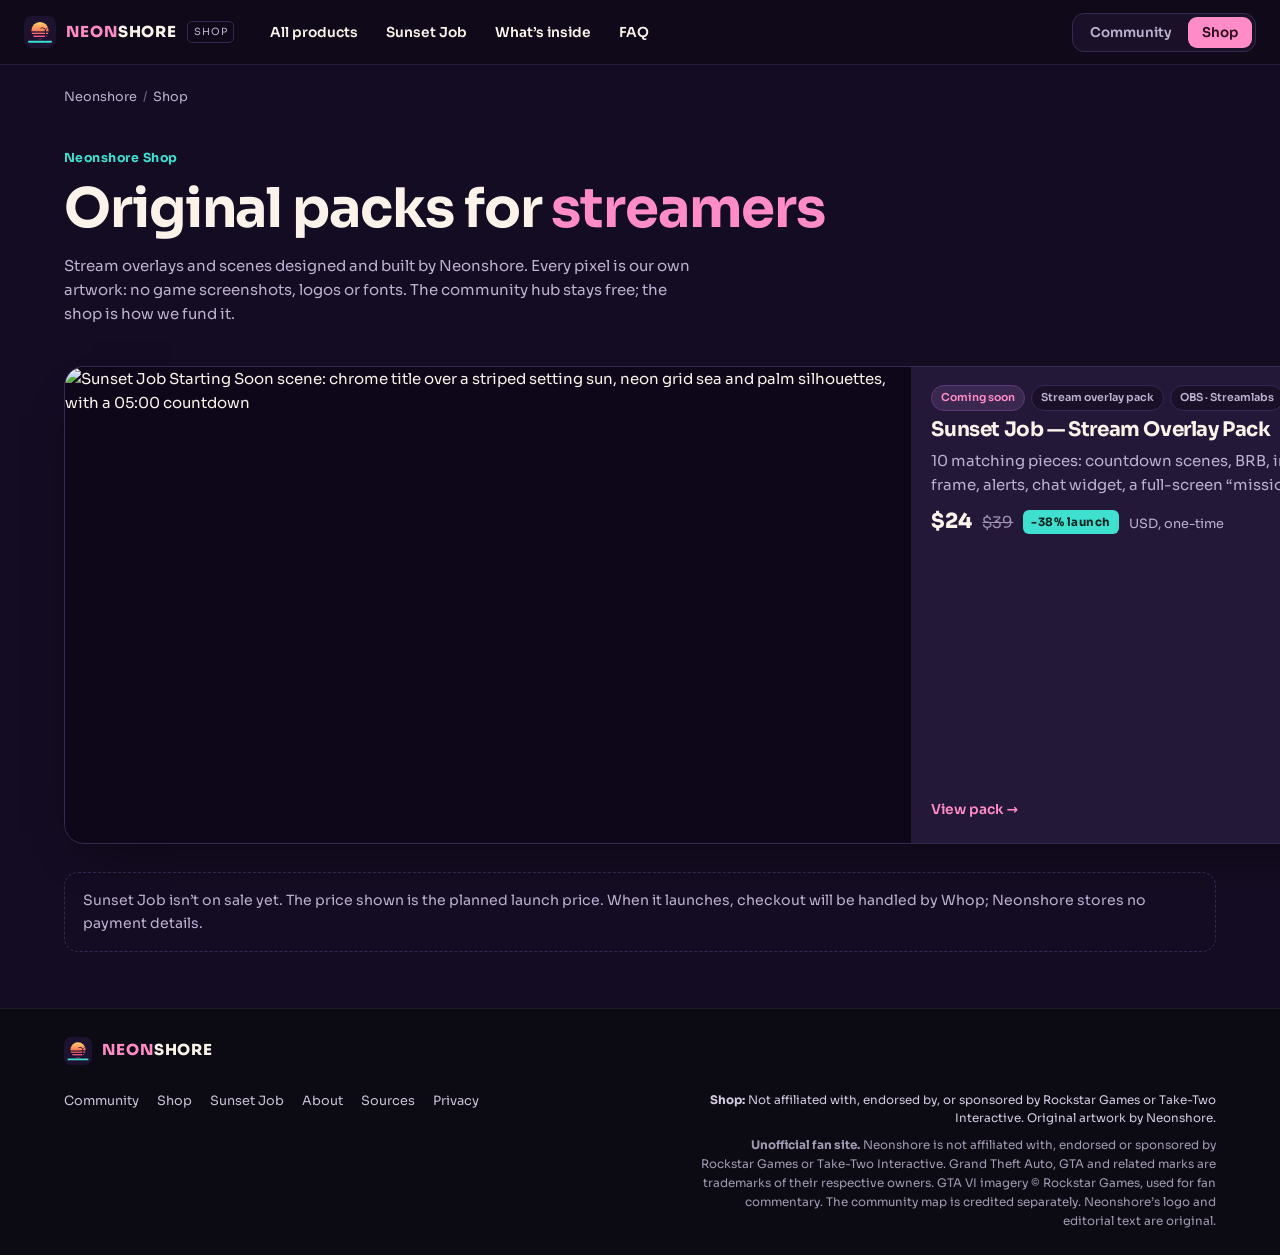
==== shop/index.html @ da2ce16f "Add Neonshore Shop section with Sunset Job (coming soon, not for sale)" ====
<!doctype html>
<html lang="en">
<head>
  <meta charset="utf-8">
  <meta name="viewport" content="width=device-width, initial-scale=1">
  <title>Shop · Neonshore</title>
  <meta name="description" content="Original stream overlay packs made by Neonshore. Static previews; the first pack, Sunset Job, is coming soon.">
  <meta name="theme-color" content="#140c22">
  <meta property="og:title" content="Shop · Neonshore">
  <meta property="og:description" content="Original stream overlay packs made by Neonshore. Static previews; the first pack, Sunset Job, is coming soon.">
  <meta property="og:type" content="website">
  <link rel="icon" href="../favicon.svg" type="image/svg+xml">
  <link rel="preconnect" href="https://fonts.googleapis.com">
  <link rel="preconnect" href="https://fonts.gstatic.com" crossorigin>
  <link href="https://fonts.googleapis.com/css2?family=Sora:wght@300;400;600;700;800&display=swap" rel="stylesheet">
  <link rel="stylesheet" href="../styles.css">
  <link rel="stylesheet" href="../shop/shop.css">
</head>
<body>
<a class="skip" href="#main">Skip to content</a>
<header class="hdr" id="top">
  <div class="hdr__in">
    <a class="brand" href="../index.html" aria-label="Neonshore home">
      <img src="../assets/logo.svg" alt="" width="32" height="32">
      <span class="brand__name">NEON<b>SHORE</b></span>
      <span class="beta">Shop</span>
    </a>
    <nav class="nav" id="nav" aria-label="Main">
      <ul class="nav__list">
        <li><a class="nav__link" href="../shop/index.html" aria-current="page">All products</a></li>
        <li><a class="nav__link" href="../shop/sunset-job/index.html">Sunset Job</a></li>
        <li><a class="nav__link" href="../shop/sunset-job/index.html#inside">What’s inside</a></li>
        <li><a class="nav__link" href="../shop/sunset-job/index.html#faq">FAQ</a></li>
      </ul>
      <ul class="nav__sections" aria-label="Site sections">
        <li><a href="../index.html">Community</a></li>
        <li><a href="../shop/index.html" aria-current="page">Shop</a></li>
      </ul>
    </nav>
    <button class="burger" aria-expanded="false" aria-controls="nav" aria-label="Open menu"><span></span><span></span><span></span></button>
  </div>
</header>

<main id="main" class="wrap">
  <nav class="crumbs" aria-label="Breadcrumb"><ol><li><a href="../index.html">Neonshore</a></li><li aria-current="page">Shop</li></ol></nav>
  <section class="shop-hero" aria-labelledby="shop-title">
    <p class="eyebrow">Neonshore Shop</p>
    <h1 id="shop-title">Original packs for <span>streamers</span></h1>
    <p class="muted">Stream overlays and scenes designed and built by Neonshore. Every pixel is our own artwork: no game screenshots, logos or fonts. The community hub stays free; the shop is how we fund it.</p>
  </section>

  <section aria-labelledby="products-title">
    <h2 id="products-title" class="sr-only">Products</h2>
    <ul class="pgrid">
      <li>
        <a class="card pcard" href="sunset-job/index.html">
          <img class="pcard__img" src="img/sunset-job-01-starting-soon-5min-640.webp" srcset="img/sunset-job-01-starting-soon-5min-640.webp 640w, img/sunset-job-01-starting-soon-5min.webp 1600w" sizes="(max-width:700px) 100vw, 400px" width="640" height="360" alt="Sunset Job Starting Soon scene: chrome title over a striped setting sun, neon grid sea and palm silhouettes, with a 05:00 countdown">
          <div class="pcard__body">
            <div class="tags"><span class="tag tag--soon">Coming soon</span><span class="tag">Stream overlay pack</span><span class="tag">OBS · Streamlabs</span></div>
            <h2>Sunset Job — Stream Overlay Pack</h2>
            <p class="muted">10 matching pieces: countdown scenes, BRB, intermission, ending, facecam frame, alerts, chat widget, a full-screen “mission complete” and a static panel set.</p>
            <p class="price"><span class="price__now">$24</span><s class="price__was"><span class="sr-only">Regular price </span>$39</s><span class="price__off">-38% launch</span><span class="price__once">USD, one-time</span></p>
            <span class="pcard__cta">View pack →</span>
          </div>
        </a>
      </li>
    </ul>
    <p class="note">Sunset Job isn’t on sale yet. The price shown is the planned launch price. When it launches, checkout will be handled by Whop; Neonshore stores no payment details.</p>
  </section>
</main>
<footer class="ftr">
  <div class="wrap ftr__top">
    <a class="brand" href="#top" aria-label="Neonshore, back to top"><img src="../assets/logo.svg" alt="" width="28" height="28"><span class="brand__name">NEON<b>SHORE</b></span></a>
  </div>
  <div class="wrap ftr__bot">
    <nav aria-label="Footer"><a href="../index.html">Community</a><a href="../shop/index.html">Shop</a><a href="../shop/sunset-job/index.html">Sunset Job</a><a href="../index.html#about">About</a><a href="../sources.html">Sources</a><a href="../index.html#privacy">Privacy</a></nav>
    <div>
      <p class="disclaimer shop-disclaimer"><b>Shop:</b> Not affiliated with, endorsed by, or sponsored by Rockstar Games or Take-Two Interactive. Original artwork by Neonshore.</p>
      <p class="disclaimer"><b>Unofficial fan site.</b> Neonshore is not affiliated with, endorsed or sponsored by Rockstar Games or Take-Two Interactive. Grand Theft Auto, GTA and related marks are trademarks of their respective owners. GTA VI imagery © Rockstar Games, used for fan commentary. The community map is credited separately. Neonshore’s logo and editorial text are original.</p>
    </div>
  </div>
</footer>
<script src="../shop/shop.js" defer></script>
</body>
</html>
---- styles.css ----
:root{
  --bg:#140c22; --bg2:#1a1130; --card:#231838; --card2:#2a1e42; --line:#352851;
  --text:#fbf3ea; --muted:#bdb1d1; --pink:#ff8cc6; --pink2:#ff4fa3; --teal:#3fe0d0; --orange:#ffad5a;
  --blue:#5aa8ff; --violet:#b48cff; --green:#9be37a;
  --r:20px; --font:Sora,system-ui,-apple-system,"Segoe UI",Roboto,sans-serif;
}
*{box-sizing:border-box}
html{scroll-behavior:smooth;scroll-padding-top:76px}
@media (prefers-reduced-motion:reduce){html{scroll-behavior:auto}*{transition:none!important;animation:none!important}}
body{margin:0;background:var(--bg);color:var(--text);font:15px/1.6 var(--font);-webkit-font-smoothing:antialiased}
img,svg{display:block;max-width:100%}
a{color:inherit}
h1,h2,h3{margin:0;line-height:1.12;letter-spacing:-.02em}
p{margin:0}
ul,ol{list-style:none;margin:0;padding:0}
.wrap{max-width:1200px;margin:0 auto;padding-left:24px;padding-right:24px}
.sr-only{position:absolute;width:1px;height:1px;overflow:hidden;clip:rect(0 0 0 0);white-space:nowrap}
.skip{position:absolute;left:-999px;top:8px;z-index:99;background:var(--pink);color:#140c22;padding:8px 14px;border-radius:10px;font-weight:700}
.skip:focus{left:8px}
:focus-visible{outline:3px solid var(--teal);outline-offset:3px;border-radius:8px}
.muted{color:var(--muted)}
.fine{font-size:.72rem;color:#9a8fb0;margin-top:12px}
.card{background:var(--card);border-radius:var(--r);position:relative;overflow:hidden;box-shadow:0 20px 50px -30px rgba(0,0,0,.8)}
.dot{display:inline-block;width:7px;height:7px;border-radius:50%;margin-right:6px;vertical-align:middle}
.dot--pink{background:var(--pink2)}.dot--teal{background:var(--teal)}.dot--blue{background:var(--blue)}.dot--orange{background:var(--orange)}.dot--violet{background:var(--violet)}.dot--green{background:var(--green)}
.badge{display:inline-flex;align-items:center;gap:4px;font-size:.72rem;font-weight:600;background:rgba(20,12,34,.85);padding:5px 10px;border-radius:999px}
.exlbl{z-index:2;position:absolute;right:10px;bottom:10px;font-size:.66rem;font-weight:600;letter-spacing:.08em;text-transform:uppercase;background:rgba(20,12,34,.72);color:#fff;padding:3px 8px;border-radius:6px}
.extag,.ex-note{display:inline-block;font-size:.64rem;font-weight:700;letter-spacing:.08em;text-transform:uppercase;background:var(--orange);color:#2a1300;padding:2px 7px;border-radius:5px}
.ex{color:var(--orange);font-weight:600}
.eyebrow{color:var(--teal);font-weight:700;font-size:.78rem;letter-spacing:.04em;margin-bottom:10px}
.eyebrow--muted{color:var(--pink)}

/* Buttons & links */
.btn{display:inline-flex;align-items:center;gap:10px;padding:14px 22px;border-radius:12px;font-weight:600;text-decoration:none;border:0;cursor:pointer;font:600 .95rem var(--font);min-height:44px}
.btn--pink{background:var(--pink);color:#2a0b1c;box-shadow:0 10px 30px -10px rgba(255,140,198,.6)}
.btn--pink:hover{background:#ffa6d4}
.btn--sm{padding:9px 16px;font-size:.82rem;min-height:38px}
.btn-text{text-decoration:none;font-weight:600;font-size:.88rem;padding:8px 10px}
.link{font-weight:600;font-size:.85rem;text-decoration:underline;text-underline-offset:5px;text-decoration-color:rgba(251,243,234,.45);white-space:nowrap}
.link:hover{color:var(--pink);text-decoration-color:var(--pink)}

/* Header */
.hdr{position:sticky;top:0;z-index:50;background:rgba(16,10,26,.92);backdrop-filter:blur(14px);border-bottom:1px solid #261b3a}
.hdr__in{max-width:1440px;margin:0 auto;padding:0 24px;height:64px;display:flex;align-items:center;gap:24px}
.brand{display:flex;align-items:center;gap:10px;text-decoration:none;flex:none}
.brand__name{font-weight:800;font-size:.95rem;letter-spacing:.06em;color:var(--pink)}
.brand__name b{color:var(--text);font-weight:800}
.beta{font-size:.62rem;text-transform:uppercase;letter-spacing:.08em;border:1px solid var(--line);color:var(--muted);padding:2px 6px;border-radius:5px}
.nav{flex:1;display:flex;align-items:center;justify-content:space-between;gap:16px}
.nav__list{display:flex;align-items:center;gap:4px}
.nav__btn,.nav__link{display:inline-flex;align-items:center;gap:8px;padding:8px 12px;border-radius:10px;font:600 .86rem var(--font);color:var(--text);background:none;border:0;cursor:pointer;text-decoration:none;white-space:nowrap}
.nav__btn:hover,.nav__link:hover{background:rgba(255,255,255,.06)}
.nav__link--pill{background:#211733}
.dots{letter-spacing:-1px;color:var(--muted);font-size:.7rem}
.soon{font-size:.66rem;background:#3b2850;color:var(--pink);padding:2px 7px;border-radius:999px}
.chev{width:7px;height:7px;border-right:2px solid currentColor;border-bottom:2px solid currentColor;transform:rotate(45deg) translateY(-2px);opacity:.7;transition:.2s}
.nav__btn[aria-expanded=true] .chev{transform:rotate(-135deg) translateY(-1px)}
.ico{width:18px;height:18px;border-radius:5px;flex:none;display:inline-block}
.ico--compass{background:radial-gradient(circle,#fff 0 2px,transparent 3px),conic-gradient(var(--teal) 0 25%,#7a6a98 0 50%,var(--teal) 0 75%,#7a6a98 0);border-radius:50%}
.ico--map{background:linear-gradient(90deg,#9be37a 0 33%,#6fc48a 0 66%,#3fe0d0 0)}
.ico--radio{background:radial-gradient(circle at 50% 60%,var(--teal) 0 3px,transparent 4px),radial-gradient(circle at 50% 60%,transparent 0 6px,var(--teal) 6px 7.5px,transparent 8px);border-radius:50%}
.ico--news{background:linear-gradient(#fbf3ea 0 0) 4px 5px/10px 2px no-repeat,linear-gradient(#fbf3ea 0 0) 4px 9px/7px 2px no-repeat,linear-gradient(#fbf3ea 0 0) 4px 13px/9px 2px no-repeat,#5a8a6a}
.ico--film{background:linear-gradient(90deg,transparent 0 6px,#2a1e42 6px 7px,transparent 7px 11px,#2a1e42 11px 12px,transparent 12px),var(--orange)}
.dd{position:relative}
.dd__menu{position:absolute;top:calc(100% + 8px);left:0;min-width:210px;background:#1d1430;border:1px solid var(--line);border-radius:14px;padding:8px;display:none;box-shadow:0 20px 40px rgba(0,0,0,.5)}
.dd__menu.open{display:block}
.dd__menu a{display:block;padding:9px 12px;border-radius:8px;text-decoration:none;font-size:.88rem}
.dd__menu a:hover{background:rgba(255,255,255,.06);color:var(--pink)}
.nav__auth{display:flex;align-items:center;gap:8px}
.burger{display:none;margin-left:auto;width:44px;height:44px;border-radius:12px;border:1px solid var(--line);background:#1d1430;padding:12px 11px;cursor:pointer}
.burger span{display:block;height:2px;background:var(--text);border-radius:2px;margin:4px 0;transition:.2s}
.burger[aria-expanded=true] span:nth-child(1){transform:translateY(6px) rotate(45deg)}
.burger[aria-expanded=true] span:nth-child(2){opacity:0}
.burger[aria-expanded=true] span:nth-child(3){transform:translateY(-6px) rotate(-45deg)}

/* Hero */
.hero{display:grid;grid-template-columns:1.02fr 1fr;gap:48px;padding-top:40px;padding-bottom:72px;align-items:start}
.wordmark__svg{width:min(100%,440px);height:auto;margin-left:-4px}
.wordmark__sub{font-size:clamp(2.6rem,5vw,3.6rem);font-weight:300;line-height:1;margin:-6px 0 28px;display:flex;align-items:center;gap:14px}
.chip-ico{font-size:1.1rem;display:grid;place-items:center;width:40px;height:40px;border-radius:10px;background:#3a2852;border:1px solid #574275;color:var(--pink)}
.hero__title{font-size:clamp(2.2rem,4.4vw,3.5rem);font-weight:600;margin-bottom:18px}
.hero__title span{color:var(--pink)}
.hero__intro{color:#ddd3ea;max-width:470px;font-size:1rem}
.hero__line{color:var(--pink);font-weight:600;font-size:.82rem;margin:14px 0 24px}
.search{display:flex;align-items:center;background:#2e2244;border-radius:14px;padding:0 8px 0 16px;max-width:520px;height:54px;border:1px solid transparent}
.search:focus-within{border-color:var(--pink)}
.search__ico{width:14px;height:14px;border:2px solid var(--muted);border-radius:50%;position:relative;flex:none}
.search__ico::after{content:"";position:absolute;width:6px;height:2px;background:var(--muted);right:-6px;bottom:-3px;transform:rotate(45deg)}
.search input{flex:1;background:none;border:0;color:var(--text);font:400 .95rem var(--font);padding:0 14px;height:100%;min-width:0}
.search input::placeholder{color:#a397b9}
.search input:focus{outline:none}
.search button{background:none;border:0;color:var(--text);font-size:1.2rem;width:40px;height:40px;border-radius:10px;cursor:pointer}
.search button:hover{background:rgba(255,255,255,.08)}
.hero__ctas{display:flex;align-items:center;gap:22px;margin:18px 0 22px;flex-wrap:wrap}
.hero__stats{display:flex;gap:18px;align-items:center;flex-wrap:wrap;font-size:.82rem;color:var(--muted)}
.hero__stats b{color:var(--text)}
.hero__note{font-size:.74rem;color:#9a8fb0;margin:8px 0 22px;max-width:320px}
.discover{display:inline-flex;align-items:center;gap:14px;background:#211733;padding:10px 10px 10px 14px;border-radius:10px;text-decoration:none;font-size:.8rem;font-weight:600}
.discover span{display:grid;place-items:center;width:24px;height:24px;border-radius:6px;background:var(--green);color:#14220c}
.hero__right{padding-top:56px}
.atlas__map{position:relative;aspect-ratio:4/3;background:#0d2440}
.atlas__map svg{width:100%;height:100%}
.atlas__map .badge{position:absolute;top:14px;left:14px;z-index:2}
.atlas__hint{position:absolute;top:46px;left:14px;z-index:2;font-size:.68rem;background:rgba(40,30,62,.9);padding:6px 10px;border-radius:8px;max-width:130px;line-height:1.35}
.mpin{position:absolute;left:var(--x);top:var(--y);width:22px;height:22px;transform:translate(-50%,-100%);border:0;padding:0;cursor:pointer;background:none}
.mpin::before{content:"";position:absolute;inset:0;border-radius:50% 50% 50% 0;transform:rotate(-45deg);background:var(--c);box-shadow:0 4px 10px rgba(0,0,0,.5),inset 0 -3px 0 rgba(0,0,0,.2)}
.mpin::after{content:"";position:absolute;left:7px;top:6px;width:8px;height:8px;border-radius:50%;background:rgba(255,255,255,.75)}
.mpin[aria-pressed=true]::before{outline:3px solid #fff;outline-offset:2px}
.mpin--pink{--c:var(--pink2)}.mpin--teal{--c:var(--teal)}.mpin--blue{--c:var(--blue)}.mpin--orange{--c:var(--orange)}.mpin--violet{--c:var(--violet)}.mpin--green{--c:var(--green)}
.atlas__foot{display:flex;align-items:center;justify-content:space-between;gap:12px;padding:18px 20px}
.atlas__foot h2{font-size:1.3rem;font-weight:600}
.atlas__foot p{font-size:.78rem;color:var(--muted)}
.credit{font-size:.66rem;color:#9a8fb0;margin:10px 2px 14px}
.count{padding:20px}
.count__head{display:flex;justify-content:space-between;align-items:baseline;gap:10px;margin-bottom:14px}
.count__head h2{font-size:1.05rem;font-weight:600}
.count__date{color:var(--orange);font-size:.78rem;font-weight:600}
.count__grid{display:grid;grid-template-columns:repeat(4,1fr);gap:10px}
.count__grid div{background:#1a1129;border-radius:12px;text-align:center;padding:14px 4px 10px}
.count__grid b{display:block;font-size:clamp(1.6rem,3vw,2.2rem);font-weight:600;line-height:1.1;font-variant-numeric:tabular-nums}
.count__grid span{font-size:.68rem;color:var(--muted)}
.count__note{font-size:.76rem;color:var(--muted);margin-top:14px}
.count__note b{color:var(--orange);font-weight:600}
.count__fine{font-size:.68rem;color:#9a8fb0;margin-top:4px}

/* Sections */
.sec{padding-top:56px;padding-bottom:56px}
.sec__head{display:flex;justify-content:space-between;align-items:flex-end;gap:20px;margin-bottom:28px}
.sec h2{font-size:clamp(2rem,4vw,2.8rem);font-weight:600}
.sec__aside{color:var(--muted);font-size:.85rem}

/* Placeholder scenes (original CSS/SVG art) */
.sc{position:relative;overflow:hidden}
.sc::after{content:"";position:absolute;inset:auto 0 0 0;height:70%;background-repeat:repeat-x;background-position:bottom;background-size:auto 100%}
.sc--city,.sc--city2{background:radial-gradient(circle at 70% 70%,#ffd36b 0 9%,transparent 10%),linear-gradient(180deg,#3b1a5e,#c2477d 60%,#ff9c6b)}
.sc--city::after,.sc--city2::after{background-image:url("data:image/svg+xml,%3Csvg xmlns='http://www.w3.org/2000/svg' viewBox='0 0 200 100'%3E%3Cpath fill='%23170c26' d='M0 100V60h12V40h10v20h8V25h14v35h6V50h10v-20h12v70h4V45h12V20h6v25h8v55h6V55h14V35h10v65h8V60h12V48h10v52z'/%3E%3C/svg%3E")}
.sc--swamp,.sc--swamp2{background:linear-gradient(180deg,#1b3a4a,#3f7d73 55%,#b6c99a)}
.sc--swamp::after,.sc--swamp2::after{background-image:url("data:image/svg+xml,%3Csvg xmlns='http://www.w3.org/2000/svg' viewBox='0 0 200 100'%3E%3Cpath fill='%230e2420' d='M0 100V80c10-4 20 2 30-2s20-6 30 0 25 4 40-2 30 2 50-2 30 0 50 4v22z'/%3E%3Cpath stroke='%230e2420' stroke-width='2' d='M20 80V55M24 80V60M28 80V50M140 78V52M145 78V58M150 78V48M170 80V60'/%3E%3C/svg%3E")}
.sc--keys,.sc--keys2{background:linear-gradient(180deg,#ffb38a,#ff7fa8 40%,#3fc8d8 41%,#1d6f9a)}
.sc--keys::after,.sc--keys2::after{height:50%;background-image:url("data:image/svg+xml,%3Csvg xmlns='http://www.w3.org/2000/svg' viewBox='0 0 200 100'%3E%3Cpath fill='%23113248' d='M0 20h200v3H0z'/%3E%3Cpath fill='%23113248' d='M10 23h3v14h-3zM50 23h3v14h-3zM90 23h3v14h-3zM130 23h3v14h-3zM170 23h3v14h-3z'/%3E%3Cellipse cx='160' cy='70' rx='30' ry='6' fill='%232f7a68'/%3E%3C/svg%3E")}
.sc--port,.sc--port2{background:linear-gradient(180deg,#2a1b47,#7a3f8a 50%,#ff9c6b)}
.sc--port::after,.sc--port2::after{background-image:url("data:image/svg+xml,%3Csvg xmlns='http://www.w3.org/2000/svg' viewBox='0 0 200 100'%3E%3Cpath fill='%23170c26' d='M0 100V75h200v25z'/%3E%3Crect x='40' y='30' width='4' height='45' fill='%23170c26'/%3E%3Crect x='22' y='14' width='40' height='18' rx='3' fill='%23ff4fa3'/%3E%3Crect x='26' y='18' width='32' height='10' rx='2' fill='%23170c26'/%3E%3Crect x='100' y='55' width='80' height='20' fill='%23170c26'/%3E%3C/svg%3E")}
.sc--industry{background:linear-gradient(180deg,#2a2040,#6a5a8a 50%,#e3a36b)}
.sc--industry::after{background-image:url("data:image/svg+xml,%3Csvg xmlns='http://www.w3.org/2000/svg' viewBox='0 0 200 100'%3E%3Cpath fill='%23170c26' d='M0 100V70h20V30h6v40h14V40h6v30h30V55h40V20h8v50h20V45h8v25h48v30z'/%3E%3C/svg%3E")}
.sc--forest{background:linear-gradient(180deg,#203a5a,#5f8d7a 55%,#d9c38a)}
.sc--forest::after{background-image:url("data:image/svg+xml,%3Csvg xmlns='http://www.w3.org/2000/svg' viewBox='0 0 200 100'%3E%3Cpath fill='%23122a22' d='M0 100V70L15 40 30 70l10-25 15 30 10-35 15 35 12-28 14 28 10-40 16 40 12-22 12 22 14-30 15 30v30z'/%3E%3C/svg%3E")}

/* Regions */
.regions{display:grid;grid-template-columns:repeat(3,1fr);gap:20px}
.rcard__img{aspect-ratio:16/9}
.rcard__body{padding:18px 20px 22px;border-top:1px solid var(--line);position:relative;min-height:128px}
.tagd{display:inline-block;font-size:.68rem;font-weight:600;background:#1a1129;padding:4px 9px;border-radius:999px;margin-bottom:10px}
.rcard h3{font-size:1.25rem;font-weight:600;margin-bottom:6px}
.rcard p{font-size:.8rem;color:var(--muted);max-width:82%}
.arrow{position:absolute;right:18px;bottom:18px;width:30px;height:30px;display:grid;place-items:center;border-radius:9px;background:#3a2c52;text-decoration:none;font-size:.85rem;transform:rotate(0)}
.arrow:hover{background:var(--pink);color:#2a0b1c}

/* Files */
.files{display:grid;grid-template-columns:repeat(4,1fr);gap:20px}
.fcard{display:flex;flex-direction:column;justify-content:flex-end;min-height:200px;padding:16px;text-decoration:none;transition:transform .2s}
.fcard:hover{transform:translateY(-4px)}
.fcard__art{position:absolute;inset:0;opacity:.55;transition:opacity .2s}
.fcard:hover .fcard__art{opacity:.8}
.fcard--a .fcard__art{background:radial-gradient(circle at 70% 30%,rgba(255,140,198,.45),transparent 55%)}
.fcard--b .fcard__art{background:radial-gradient(circle at 30% 30%,rgba(63,224,208,.4),transparent 55%)}
.fcard--c .fcard__art{background:radial-gradient(circle at 70% 40%,rgba(255,173,90,.4),transparent 55%)}
.fcard--d .fcard__art{background:radial-gradient(circle at 40% 30%,rgba(180,140,255,.45),transparent 55%)}
.fcard__t{position:relative;display:flex;justify-content:space-between;align-items:center;font-size:1.2rem;font-weight:600}
.fcard__s{position:relative;font-size:.74rem;color:var(--muted);margin-top:4px}
.fi{width:18px;height:18px;border:2px solid var(--pink);display:inline-block;border-radius:4px}
.fi--person{border-radius:50% 50% 4px 4px}
.fi--car{border-radius:8px 8px 3px 3px;height:12px}
.fi--pad{border-radius:8px;height:13px;width:22px}
.fi--img{background:linear-gradient(135deg,transparent 55%,var(--pink) 56%)}

/* Record */
.record{display:grid;grid-template-columns:1fr 1.1fr;gap:56px;align-items:start}
.record h2{margin-bottom:14px}
.record__left .muted{max-width:340px;margin-bottom:16px}
.record__feature{margin-top:26px;aspect-ratio:16/10;background:radial-gradient(circle at 30% 30%,rgba(255,140,198,.35),transparent 55%),radial-gradient(circle at 80% 80%,rgba(63,224,208,.25),transparent 50%),#1d1430}
.timeline{position:relative;display:grid;gap:16px;padding-left:28px}
.timeline::before{content:"";position:absolute;left:5px;top:10px;bottom:10px;width:2px;background:linear-gradient(var(--pink2),transparent)}
.timeline li{position:relative;background:var(--card);border-radius:14px;padding:16px 18px}
.timeline li::before{content:"";position:absolute;left:-28px;top:20px;width:12px;height:12px;border-radius:50%;background:var(--pink2);box-shadow:0 0 0 4px var(--bg)}
.timeline time{font-size:.7rem;color:var(--muted)}
.timeline h3{font-size:1.15rem;font-weight:600;margin:4px 0 8px;max-width:85%}
.src{font-size:.72rem;color:#d7cde6}
.timeline .extag{position:absolute;top:14px;right:14px}

/* Media */
.media{display:grid;grid-template-columns:1fr 1fr;gap:20px}
.mcard__img{aspect-ratio:16/8.5;position:relative}
.mcard__img .pill{position:absolute;top:14px;left:14px;font-size:.7rem;background:rgba(20,12,34,.85);padding:4px 10px;border-radius:999px;z-index:2}
.play{position:absolute;left:50%;top:50%;transform:translate(-50%,-50%);width:64px;height:64px;border-radius:50%;display:grid;place-items:center;background:rgba(255,140,198,.92);color:#2a0b1c;font-size:1.4rem;padding-left:4px;z-index:2;box-shadow:0 10px 40px rgba(0,0,0,.4)}
.mcard__img .exlbl{z-index:2}
.mcard__body{padding:20px}
.mcard__k{font-size:.68rem;color:var(--green);font-weight:700;letter-spacing:.04em;margin-bottom:6px}
.mcard h3{font-size:1.3rem;font-weight:600;margin-bottom:8px}
.mcard .muted{font-size:.82rem;margin-bottom:14px}

/* Community */
.join{display:grid;grid-template-columns:1fr 1fr;gap:40px;align-items:center;padding:36px 30px}
.join .badge{background:#1a1129;margin-bottom:16px}
.join h2{margin-bottom:12px}
.hl{color:var(--orange)}
.join .muted{margin-bottom:14px;max-width:420px}
.join label{display:block;font-size:.8rem;font-weight:600;margin-bottom:8px}
.join__row{display:flex;gap:8px}
.join__row input{flex:1;min-width:0;height:48px;border-radius:12px;border:1px solid #4c3a68;background:#1a1129;color:var(--text);padding:0 14px;font:400 .9rem var(--font)}
.join__row input:focus{outline:2px solid var(--pink);outline-offset:1px}

/* Footer */
.ftr{background:#0c0a12;border-top:1px solid #1e1a2a;margin-top:56px;padding:28px 0 24px}
.ftr__top{display:flex;justify-content:space-between;align-items:center;gap:16px}
.socials{display:flex;gap:10px}
.socials a{display:grid;place-items:center;width:40px;height:40px;border-radius:10px;border:1px solid #2e2840;background:#14111c;text-decoration:none;font-size:.72rem;font-weight:700}
.socials a:hover{border-color:var(--pink);color:var(--pink)}
.ftr__bot{display:flex;justify-content:space-between;gap:24px;margin-top:26px;align-items:flex-start}
.ftr__bot nav{display:flex;gap:18px;flex-wrap:wrap}
.ftr__bot nav a{font-size:.8rem;color:#c9c1d8;text-decoration:none}
.ftr__bot nav a:hover{color:var(--pink)}
.disclaimer{font-size:.74rem;color:#a39bb5;max-width:520px;text-align:right}

/* Responsive */
@media (max-width:1180px){
  .nav__btn .ico,.nav__link .ico{display:none}
}
@media (max-width:1024px){
  .burger{display:block}
  .nav{position:absolute;top:64px;left:0;right:0;height:calc(100vh - 64px);height:calc(100dvh - 64px);background:#130c20;flex-direction:column;align-items:stretch;justify-content:flex-start;padding:16px 20px 28px;overflow-y:auto;display:none}
  .nav.open{display:flex}
  .nav__list{flex-direction:column;align-items:stretch;gap:2px}
  .nav__btn,.nav__link{width:100%;justify-content:flex-start;padding:14px 12px;font-size:1rem}
  .nav__btn .chev{margin-left:auto}
  .nav__btn .ico,.nav__link .ico{display:inline-block}
  .dd__menu{position:static;box-shadow:none;border:0;background:#1a1129;margin:2px 0 8px}
  .nav__auth{border-top:1px solid var(--line);padding-top:18px;margin-top:12px}
  .nav__auth .btn{flex:1;justify-content:center}
  body.menu-open{overflow:hidden}
  .hero{grid-template-columns:1fr;gap:28px}
  .hero__right{padding-top:0}
  .files{grid-template-columns:1fr 1fr}
  .record{grid-template-columns:1fr;gap:32px}
}
@media (max-width:760px){
  .regions{grid-template-columns:1fr 1fr}
  .media{grid-template-columns:1fr}
  .join{grid-template-columns:1fr;gap:24px;padding:28px 20px}
  .ftr__bot{flex-direction:column}
  .disclaimer{text-align:left}
}
@media (max-width:560px){
  .wrap{padding-left:18px;padding-right:18px}
  .hdr__in{padding:0 16px}
  .beta{display:none}
  .hero{padding-top:22px}
  .wordmark__svg{width:100%}
  .wordmark__sub{margin-bottom:22px}
  .regions,.files{grid-template-columns:1fr}
  .fcard{min-height:130px}
  .sec__head{flex-direction:column;align-items:flex-start;gap:10px}
  .join__row{flex-direction:column}
  .join__row input{flex:none;width:100%}
  .join__row .btn{justify-content:center}
  .count__grid{gap:6px}
  .hero__ctas{gap:16px}
  .hero__ctas .btn{width:100%;justify-content:center}
  .ftr__top{flex-direction:column;align-items:flex-start}
}

/* Official media update: credits are real text beneath every image. */
.official-figure{margin:0;position:relative;display:block;overflow:hidden}
.official-figure img{display:block;width:100%;height:auto;object-fit:cover;aspect-ratio:16/9}
.official-figure figcaption{display:block;padding:7px 12px;background:#1a1129;color:#d0c4df;font-size:.62rem;line-height:1.5;letter-spacing:0;font-weight:400}
.atlas__map{aspect-ratio:1440/2320;max-height:none;background:#2c67a4}
.atlas__map img.real-map{width:100%;height:100%;object-fit:contain;display:block}
.hero__right{padding-top:56px}
.atlas__map .badge{top:10px;left:10px;font-size:.62rem}
.atlas__hint{top:40px;left:10px;max-width:126px;font-size:.6rem}
.map-credit{font-size:.67rem;line-height:1.65;margin-bottom:18px}
.map-credit a{color:var(--pink);text-underline-offset:2px}
.mpin{width:28px;height:28px}
.mpin::after{left:10px;top:9px}
.folder-photo{margin:-16px -16px 14px}
.folder-photo img{height:140px;aspect-ratio:auto}
.folder-photo figcaption{font-size:.58rem;padding:6px 10px}
.fcard{justify-content:flex-start}
.fcard__t{margin-top:auto}
.media-photo .pill{position:absolute;top:12px;left:12px;z-index:2;background:#140c22d9;padding:4px 10px;border-radius:99px;font-size:.7rem}
.media-photo .play{top:44%}
.record__feature{aspect-ratio:auto}
.record__feature img{height:auto}
@media(max-width:1024px){.hero__right{padding-top:0}.atlas__map{max-width:520px;margin:auto}.atlas{background:#2c67a4}.atlas__foot{background:var(--card)}}
@media(max-width:560px){.folder-photo img{height:180px}.official-figure figcaption{font-size:.63rem}.atlas__map .badge{font-size:.58rem}.atlas__hint{max-width:100px;font-size:.58rem}}
.atlas__map{aspect-ratio:4/3.6;display:flex;justify-content:center;align-items:stretch}
.map-stage{position:relative;height:100%;aspect-ratio:1440/2320}
.map-stage img.real-map{width:100%;height:100%;object-fit:fill}
@media(max-width:1024px){.atlas__map{max-width:none;aspect-ratio:4/4.2}}
.count__out{font-size:1.4rem;font-weight:700;color:var(--green);padding:18px 0}
.count__grid[hidden],.count__out[hidden]{display:none}
.count__head{flex-wrap:wrap}

/* ---- cleanup pass: search results, trailers, community links, about ---- */
.search{position:relative}
.search__results{position:absolute;left:0;right:0;top:calc(100% + 6px);list-style:none;margin:0;padding:6px;background:#22182f;border:1px solid #4c3a68;border-radius:14px;z-index:30;box-shadow:0 20px 50px rgba(0,0,0,.5)}
.search__hit{display:flex;gap:10px;align-items:baseline;width:100%;text-align:left;background:none;border:0;color:var(--text);font:400 .9rem var(--font);padding:9px 10px;border-radius:9px;cursor:pointer}
.search__hit:hover,.search__hit.on{background:#3a2c52}
.search__k{font-size:.64rem;font-weight:700;letter-spacing:.08em;text-transform:uppercase;color:var(--pink);min-width:86px}
.search__none{padding:10px;color:var(--muted);font-size:.85rem}
.search__msg{min-height:1.2em;margin:6px 0 0}
.yt{position:relative;display:block;width:100%;aspect-ratio:16/9;padding:0;border:0;background:none;cursor:pointer}
.yt img{width:100%;height:100%;object-fit:cover;display:block}
.yt:hover .play,.yt:focus-visible .play{transform:translate(-50%,-50%) scale(1.08)}
.media-photo .yt .play{top:50%}
.yt__frame{display:block;width:100%;aspect-ratio:16/9;height:auto;border:0;background:#000}
.playing .pill{display:none}
button.arrow{border:0;color:var(--text);cursor:pointer;font:inherit}
.timeline a.src{display:inline-block;margin-top:6px;color:#d7cde6}
.timeline a.src:hover{color:var(--pink)}
.tl__txt{font-size:.82rem;margin:6px 0 0}
.comm-links{list-style:none;margin:0;padding:0;display:grid;gap:10px}
.comm-link{display:block;padding:14px 16px;border-radius:14px;background:#1a1129;border:1px solid #3a2c52;text-decoration:none;transition:border-color .2s}
.comm-link:hover{border-color:var(--pink)}
.comm-link b{display:block;font-size:.95rem}
.comm-link span{display:block;font-size:.78rem;color:var(--muted);margin-top:3px}
.about__grid{display:grid;grid-template-columns:repeat(3,1fr);gap:16px}
.about__card{padding:22px}
.about__card h2{font-size:1.15rem;margin-bottom:8px}
.about__card .muted{font-size:.86rem;margin-bottom:10px}
@media (max-width:860px){.about__grid{grid-template-columns:1fr}}
@keyframes flash{0%{box-shadow:0 0 0 0 rgba(255,140,198,.9)}100%{box-shadow:0 0 0 14px rgba(255,140,198,0)}}
.flash{animation:flash 1.1s ease-out 2}

/* Site sections switch (Community | Shop), used on every page */
.nav__sections{display:flex;align-items:center;gap:2px;background:#1a1129;border:1px solid var(--line);border-radius:12px;padding:3px}
.nav__sections a{display:inline-flex;align-items:center;gap:6px;padding:7px 14px;border-radius:9px;font:600 .84rem var(--font);text-decoration:none;color:var(--muted);white-space:nowrap}
.nav__sections a:hover{color:var(--text);background:rgba(255,255,255,.06)}
.nav__sections a[aria-current=page]{background:var(--pink);color:#2a0b1c}
@media (max-width:1024px){
  .nav .nav__sections{order:-1;margin-bottom:14px}
  .nav .nav__sections li{flex:1}
  .nav .nav__sections a{width:100%;justify-content:center;padding:12px;font-size:.95rem}
}
.hdr__in>.nav__sections{margin-left:auto}
@media (max-width:560px){.hdr__in>.nav__sections a{padding:7px 10px}}
---- shop/shop.css ----
/* Neonshore Shop: extends ../styles.css (same tokens, header and footer) */
.crumbs{font-size:.8rem;color:var(--muted);padding-top:22px}
.crumbs ol{display:flex;flex-wrap:wrap;gap:6px}
.crumbs li+li::before{content:"/";margin-right:6px;color:#6f6287}
.crumbs a{color:var(--muted);text-decoration:none}.crumbs a:hover{color:var(--pink)}
.shop-hero{padding-top:28px;padding-bottom:12px}
.shop-hero h1{font-size:clamp(2.2rem,5vw,3.4rem);font-weight:700}
.shop-hero h1 span{color:var(--pink)}
.shop-hero p{max-width:640px;margin-top:14px}
.pgrid{display:grid;grid-template-columns:1fr;gap:24px;margin-top:28px}
.pcard{display:flex;flex-direction:column;text-decoration:none;color:inherit;border:1px solid var(--line);transition:transform .2s,border-color .2s}
.pcard:hover,.pcard:focus-visible{transform:translateY(-3px);border-color:var(--pink)}
.pcard__img{aspect-ratio:16/9;width:100%;height:auto;object-fit:cover;background:#0d0719}
@media (min-width:861px){.pcard{display:grid;grid-template-columns:1.3fr 1fr}.pcard__img{height:100%}.pcard__body{padding:28px 30px}}
.pcard__body{padding:18px 20px 22px;display:flex;flex-direction:column;gap:8px;flex:1}
.pcard__body h2{font-size:1.25rem;font-weight:700}
.pcard__cta{margin-top:auto;font-weight:600;font-size:.86rem;color:var(--pink)}
.tags{display:flex;flex-wrap:wrap;gap:6px}
.tag{font-size:.68rem;font-weight:600;background:#1a1129;border:1px solid var(--line);padding:3px 9px;border-radius:999px;color:var(--muted)}
.tag--soon{background:#3b2850;color:var(--pink);border-color:#5a3a78}
.price{display:flex;align-items:baseline;flex-wrap:wrap;gap:10px}
.price__now{font-size:1.6rem;font-weight:800}
.price__was{color:#9a8fb0;font-size:1rem}
.price__off{font-size:.72rem;font-weight:700;letter-spacing:.04em;background:var(--teal);color:#06231f;padding:3px 8px;border-radius:6px;align-self:center}
.price__once{font-size:.8rem;color:var(--muted)}
.pcard .price__now{font-size:1.3rem}
.note{border:1px dashed var(--line);border-radius:14px;padding:16px 18px;color:var(--muted);font-size:.88rem;margin-top:28px}
/* Product page */
.prod{display:grid;grid-template-columns:1.35fr 1fr;gap:40px;padding-top:24px;padding-bottom:24px;align-items:start}
.gallery__main{margin:0;border-radius:var(--r);overflow:hidden;border:1px solid var(--line);background:#0d0719}
.gallery__main img{width:100%;height:auto;aspect-ratio:16/9;object-fit:cover}
.gallery__main figcaption{font-size:.78rem;color:var(--muted);padding:10px 14px;background:var(--card)}
.thumbs{display:grid;grid-template-columns:repeat(6,1fr);gap:8px;margin-top:10px}
.thumbs button{padding:0;border:2px solid transparent;border-radius:10px;overflow:hidden;cursor:pointer;background:#0d0719;min-height:44px}
.thumbs button[aria-pressed=true]{border-color:var(--pink)}
.thumbs img{width:100%;height:auto;aspect-ratio:16/9;object-fit:cover}
.buybox{position:sticky;top:84px;padding:26px;border:1px solid var(--line)}
.buybox h1{font-size:clamp(1.8rem,3.4vw,2.4rem);font-weight:700}
.buybox .lede{margin:12px 0 18px}
.buy{width:100%;justify-content:center;margin-top:18px}
.buy[disabled]{background:#2e2443;color:#bdb1d1;cursor:not-allowed;box-shadow:none;border:1px dashed #5a4a78}
.buy__note{font-size:.78rem;color:var(--muted);margin-top:10px;text-align:center}
.facts{margin-top:20px;display:grid;gap:8px;font-size:.86rem}
.facts li{display:flex;gap:10px}.facts li::before{content:"";flex:none;width:8px;height:8px;margin-top:8px;border-radius:50%;background:var(--teal)}
.affil{font-size:.8rem;color:#d7cde6;background:#1a1129;border-left:3px solid var(--pink);padding:10px 12px;border-radius:8px;margin-top:20px}
.psec{padding-top:44px;padding-bottom:12px}
.psec h2{font-size:clamp(1.6rem,3vw,2.1rem);font-weight:600;margin-bottom:18px}
.pieces{display:grid;grid-template-columns:repeat(auto-fill,minmax(260px,1fr));gap:18px}
.piece{border:1px solid var(--line)}
.piece img{width:100%;height:auto;aspect-ratio:16/9;object-fit:cover;background:#0d0719}
.piece div{padding:12px 16px 16px}
.piece h3{font-size:1rem;font-weight:700}
.piece p{font-size:.84rem;color:var(--muted);margin-top:4px}
.num{color:var(--pink);font-weight:800;margin-right:6px}
.panels{display:grid;grid-template-columns:repeat(4,1fr);gap:10px;margin-top:16px}
.panels img{width:100%;height:auto;border-radius:8px;border:1px solid var(--line)}
.specs{width:100%;border-collapse:collapse;font-size:.86rem}
.specs th,.specs td{text-align:left;padding:10px 12px;border-bottom:1px solid var(--line);vertical-align:top}
.specs th{color:var(--muted);font-weight:600;width:34%}
.faq details{background:var(--card);border-radius:14px;margin-bottom:10px;border:1px solid var(--line)}
.faq summary{cursor:pointer;padding:16px 18px;font-weight:600;list-style-position:inside}
.faq details>div{padding:0 18px 16px;color:var(--muted);font-size:.9rem}
.faq ul{list-style:disc;padding-left:20px;margin-top:6px}
.contact-sheet{margin:0;border-radius:var(--r);overflow:hidden;border:1px solid var(--line)}
.contact-sheet img{width:100%;height:auto}
.contact-sheet figcaption{font-size:.78rem;color:var(--muted);padding:10px 14px;background:var(--card)}
.ftr .shop-disclaimer{color:#d7cde6;margin-bottom:8px}
@media (max-width:1024px){.prod{grid-template-columns:1fr}.buybox{position:static}}
@media (max-width:560px){.thumbs{grid-template-columns:repeat(4,1fr)}.panels{grid-template-columns:repeat(2,1fr)}.buybox{padding:20px}.specs th{width:40%}}
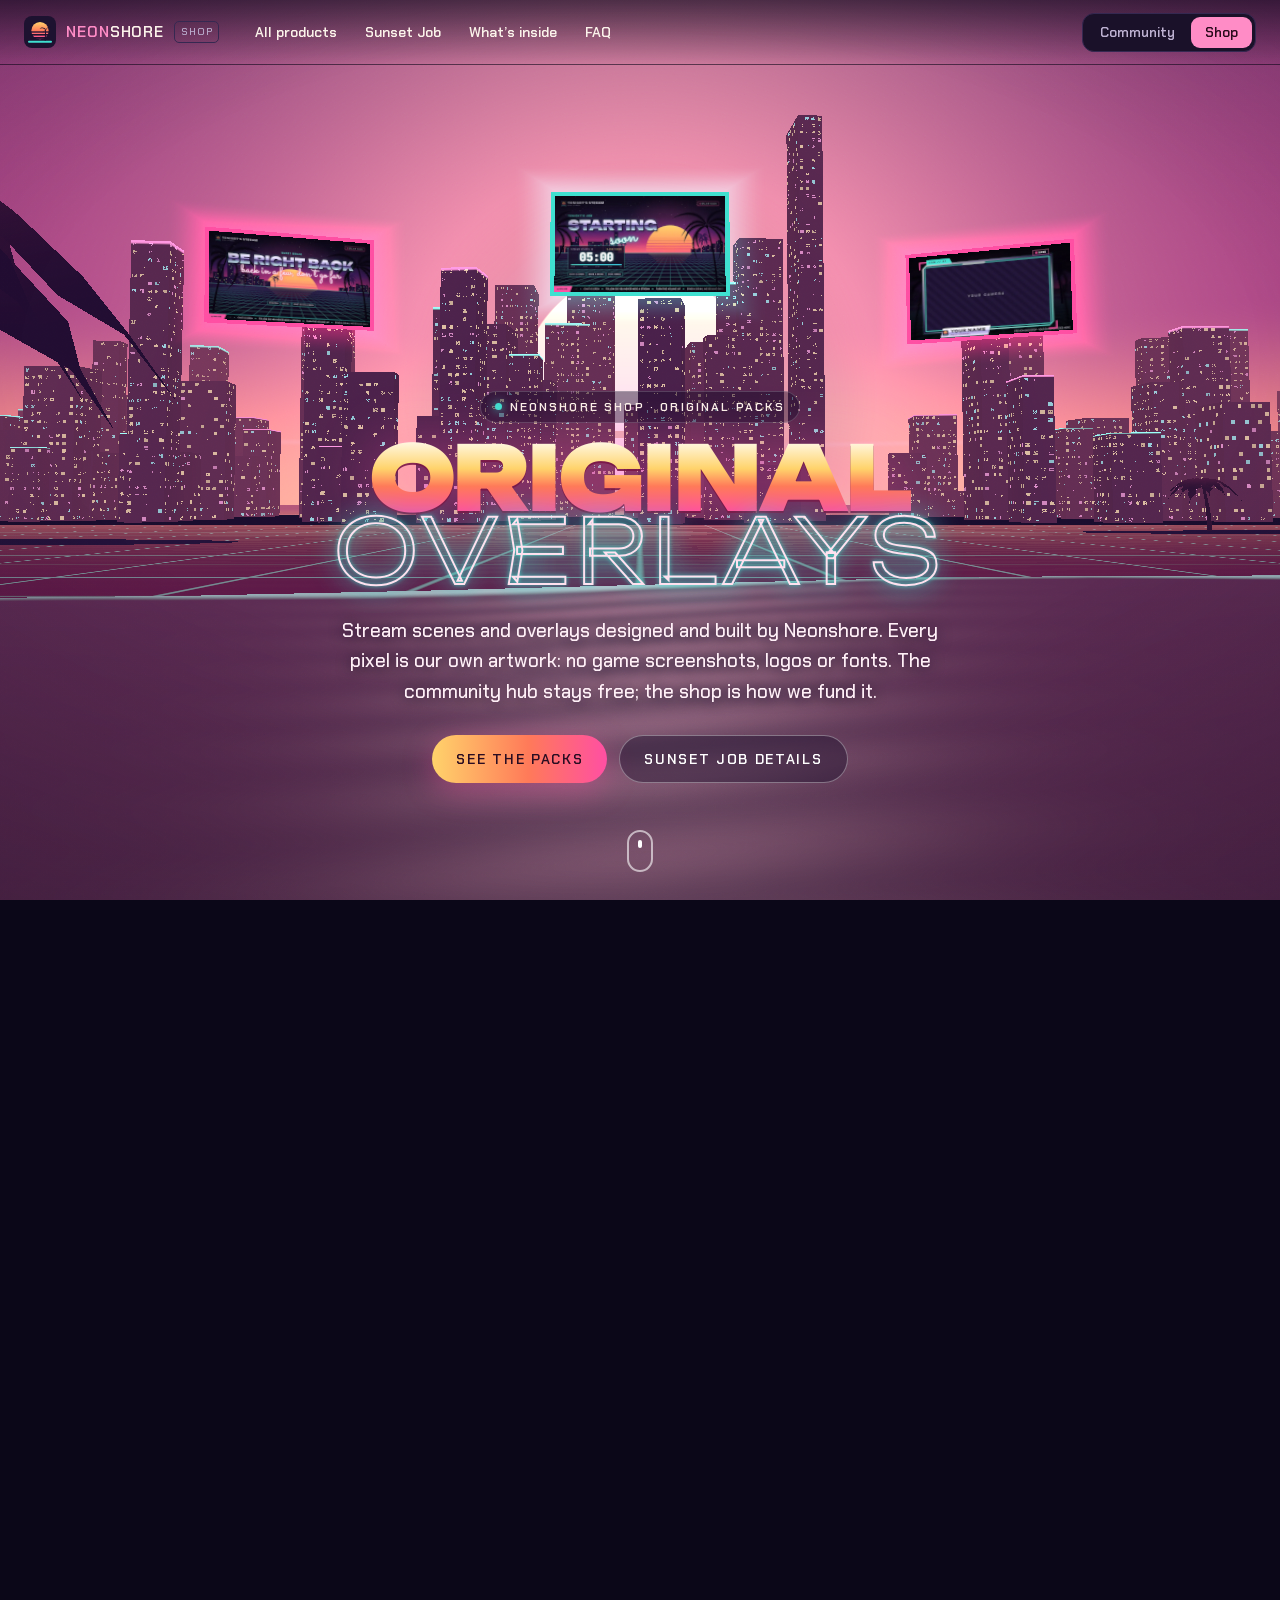
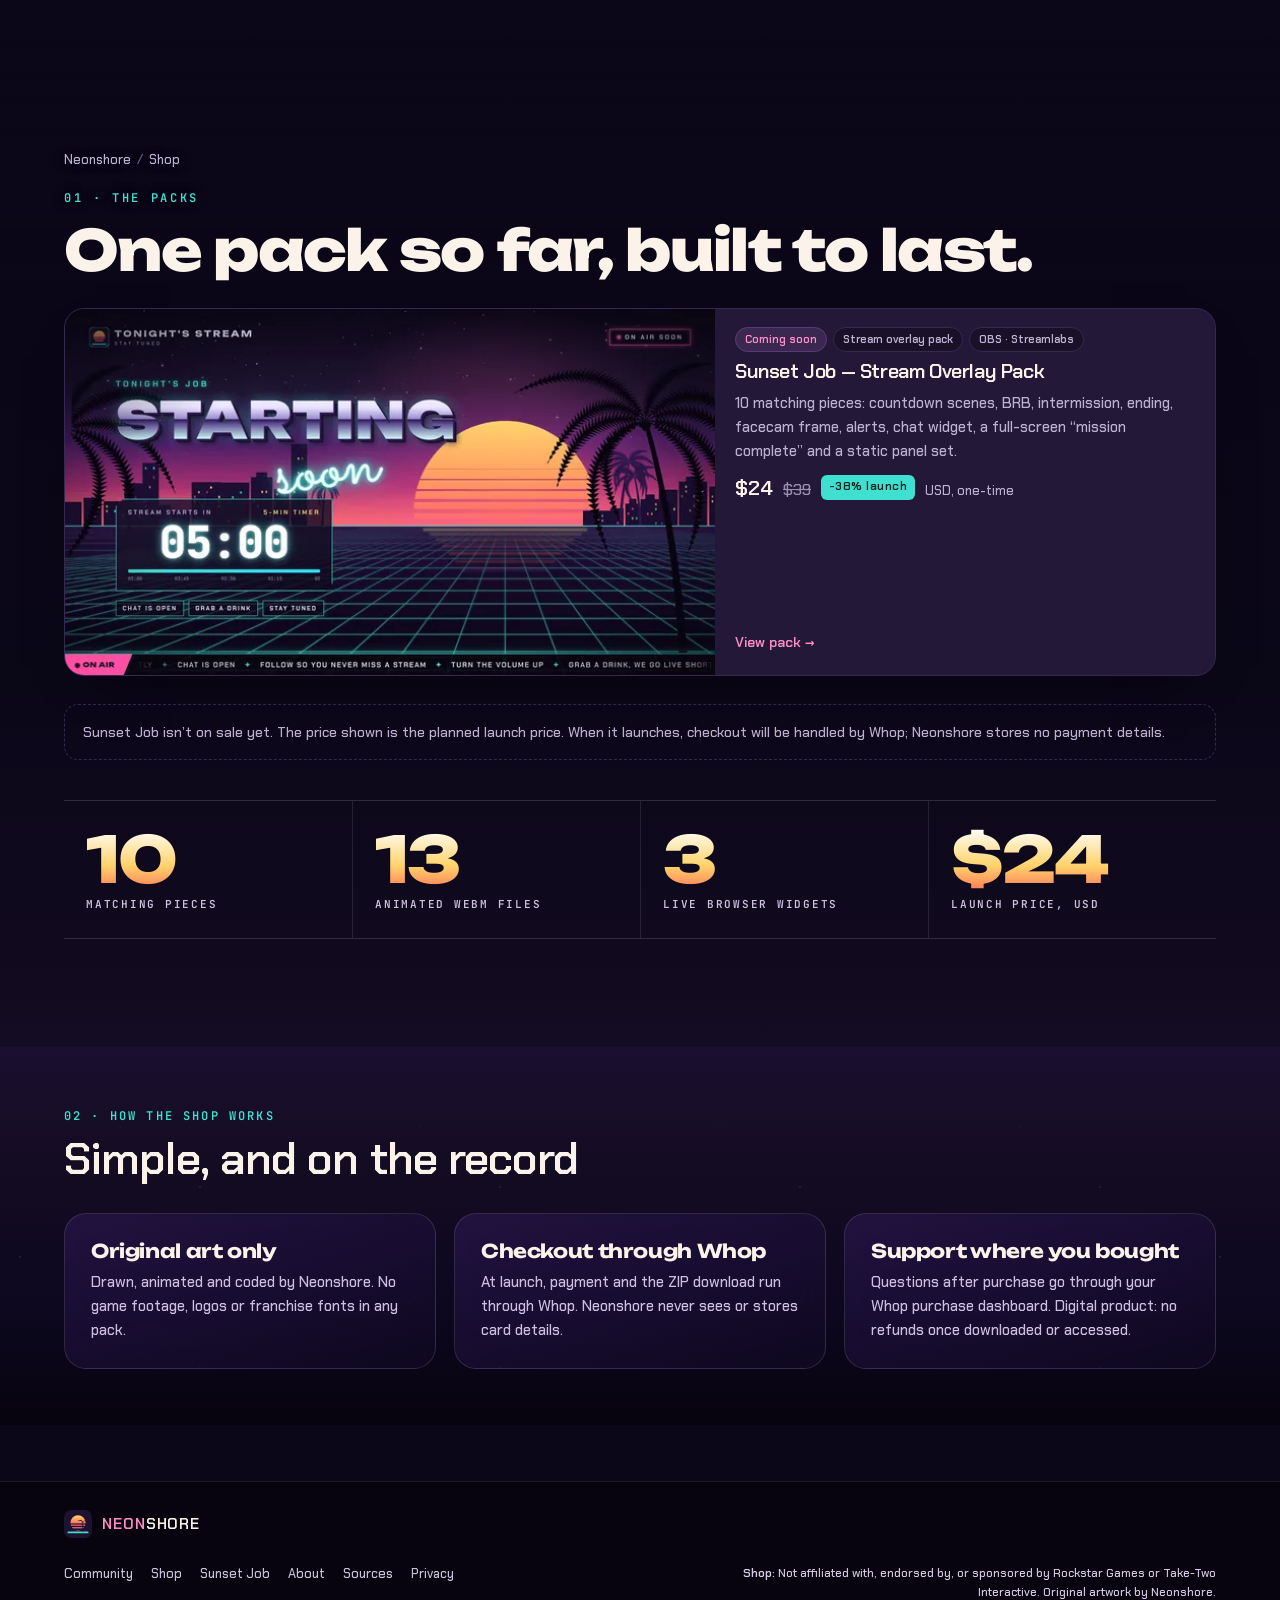
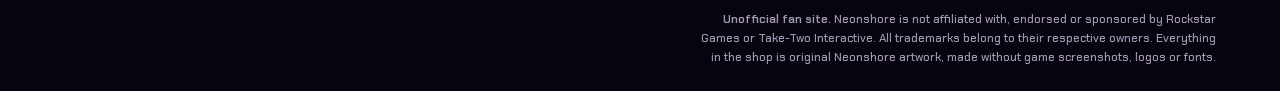
==== commit 0bd2212f: "Publish the 3D preview site with the buy button off Replace the previous Pages files with the suppli" ====
--- a/shop/index.html
+++ b/shop/index.html
@@ -10,14 +10,19 @@
   <meta property="og:description" content="Original stream overlay packs made by Neonshore. Static previews; the first pack, Sunset Job, is coming soon.">
   <meta property="og:type" content="website">
   <link rel="icon" href="../favicon.svg" type="image/svg+xml">
-  <link rel="preconnect" href="https://fonts.googleapis.com">
-  <link rel="preconnect" href="https://fonts.gstatic.com" crossorigin>
-  <link href="https://fonts.googleapis.com/css2?family=Sora:wght@300;400;600;700;800&display=swap" rel="stylesheet">
+  <link rel="preload" href="../assets/fonts/Unbounded-VariableFont_wght.woff2" as="font" type="font/woff2" crossorigin>
   <link rel="stylesheet" href="../styles.css">
   <link rel="stylesheet" href="../shop/shop.css">
+  <link rel="stylesheet" href="../assets/css/fx.css">
+  <script>(function(){var d=document.documentElement,m=window.matchMedia,gl=false;try{var c=document.createElement('canvas');gl=!!(window.WebGLRenderingContext&&(c.getContext('webgl2')||c.getContext('webgl')));}catch(e){}d.classList.add('js');if(m&&m('(prefers-reduced-motion: reduce)').matches)d.classList.add('reduced-motion');if(!gl)d.classList.add('no-webgl');})();</script>
 </head>
-<body>
+<body class="x3-page" data-hero3d="shop" data-hero3d-panels="img/sunset-job-03-be-right-back-640.webp,img/sunset-job-01-starting-soon-5min-640.webp,img/sunset-job-06-facecam-640.webp">
 <a class="skip" href="#main">Skip to content</a>
+<div class="x3-stage" aria-hidden="true">
+  <canvas id="x3-scene"></canvas>
+  <div class="x3-fallback"><div class="x3-fb-sun"></div><div class="x3-fb-sea"></div></div>
+  <div class="x3-grain"></div>
+</div>
 <header class="hdr" id="top">
   <div class="hdr__in">
     <a class="brand" href="../index.html" aria-label="Neonshore home">
@@ -41,17 +46,28 @@
   </div>
 </header>
 
-<main id="main" class="wrap">
-  <nav class="crumbs" aria-label="Breadcrumb"><ol><li><a href="../index.html">Neonshore</a></li><li aria-current="page">Shop</li></ol></nav>
-  <section class="shop-hero" aria-labelledby="shop-title">
-    <p class="eyebrow">Neonshore Shop</p>
-    <h1 id="shop-title">Original packs for <span>streamers</span></h1>
-    <p class="muted">Stream overlays and scenes designed and built by Neonshore. Every pixel is our own artwork: no game screenshots, logos or fonts. The community hub stays free; the shop is how we fund it.</p>
+<main id="main">
+  <section class="x3-hero x3-hero--shop" id="hero" aria-labelledby="shop-title">
+    <div class="x3-hero__pin">
+      <p class="x3-chip" data-depth="2"><i></i>Neonshore Shop · original packs</p>
+      <h1 class="x3-wordmark" id="shop-title" data-depth="1" aria-label="Original packs for streamers"><span class="x3-wordmark__a" aria-hidden="true">Original</span><span class="x3-wordmark__b" aria-hidden="true">overlays</span></h1>
+      <p class="x3-hero__lede" data-depth="3">Stream scenes and overlays designed and built by Neonshore. Every pixel is our own artwork: no game screenshots, logos or fonts. The community hub stays free; the shop is how we fund it.</p>
+      <div class="x3-hero__cta" data-depth="4">
+        <a class="x3-btn x3-btn--sun" href="#products">See the packs</a>
+        <a class="x3-btn x3-btn--ghost" href="sunset-job/index.html">Sunset Job details</a>
+      </div>
+      <a class="x3-cue" href="#products" aria-label="Scroll to the packs"><span></span></a>
+    </div>
   </section>
 
-  <section aria-labelledby="products-title">
-    <h2 id="products-title" class="sr-only">Products</h2>
-    <ul class="pgrid">
+  <section class="x3-first" id="products" aria-labelledby="products-title">
+    <div class="wrap">
+      <nav class="crumbs" aria-label="Breadcrumb"><ol><li><a href="../index.html">Neonshore</a></li><li aria-current="page">Shop</li></ol></nav>
+      <header data-x3-reveal>
+        <p class="x3-eyebrow">01 · The packs</p>
+        <h2 id="products-title" class="x3-h2">One pack so far, <span class="x3-nw">built to last.</span></h2>
+      </header>
+    <ul class="pgrid" data-x3-stagger>
       <li>
         <a class="card pcard" href="sunset-job/index.html">
           <img class="pcard__img" src="img/sunset-job-01-starting-soon-5min-640.webp" srcset="img/sunset-job-01-starting-soon-5min-640.webp 640w, img/sunset-job-01-starting-soon-5min.webp 1600w" sizes="(max-width:700px) 100vw, 400px" width="640" height="360" alt="Sunset Job Starting Soon scene: chrome title over a striped setting sun, neon grid sea and palm silhouettes, with a 05:00 countdown">
@@ -66,7 +82,25 @@
       </li>
     </ul>
     <p class="note">Sunset Job isn’t on sale yet. The price shown is the planned launch price. When it launches, checkout will be handled by Whop; Neonshore stores no payment details.</p>
+      <dl class="x3-stats x3-shop-stats" data-x3-reveal aria-label="Sunset Job in numbers">
+        <div><dt>Matching pieces</dt><dd><span class="x3-count" data-to="10">10</span></dd></div>
+        <div><dt>Animated WebM files</dt><dd><span class="x3-count" data-to="13">13</span></dd></div>
+        <div><dt>Live browser widgets</dt><dd><span class="x3-count" data-to="3">3</span></dd></div>
+        <div><dt>Launch price, USD</dt><dd>$<span class="x3-count" data-from="39" data-to="24">24</span></dd></div>
+      </dl>
+    </div>
   </section>
+
+  <div class="x3-solid">
+    <section class="sec wrap" aria-labelledby="how-title">
+      <div class="sec__head" data-x3-reveal><div><p class="x3-kick">02 · How the shop works</p><h2 id="how-title">Simple, and on the record</h2></div></div>
+      <ul class="x3-how" data-x3-stagger>
+        <li class="x3-glass"><h3>Original art only</h3><p>Drawn, animated and coded by Neonshore. No game footage, logos or franchise fonts in any pack.</p></li>
+        <li class="x3-glass"><h3>Checkout through Whop</h3><p>At launch, payment and the ZIP download run through Whop. Neonshore never sees or stores card details.</p></li>
+        <li class="x3-glass"><h3>Support where you bought</h3><p>Questions after purchase go through your Whop purchase dashboard. Digital product: no refunds once downloaded or accessed.</p></li>
+      </ul>
+    </section>
+  </div>
 </main>
 <footer class="ftr">
   <div class="wrap ftr__top">
@@ -76,10 +110,11 @@
     <nav aria-label="Footer"><a href="../index.html">Community</a><a href="../shop/index.html">Shop</a><a href="../shop/sunset-job/index.html">Sunset Job</a><a href="../index.html#about">About</a><a href="../sources.html">Sources</a><a href="../index.html#privacy">Privacy</a></nav>
     <div>
       <p class="disclaimer shop-disclaimer"><b>Shop:</b> Not affiliated with, endorsed by, or sponsored by Rockstar Games or Take-Two Interactive. Original artwork by Neonshore.</p>
-      <p class="disclaimer"><b>Unofficial fan site.</b> Neonshore is not affiliated with, endorsed or sponsored by Rockstar Games or Take-Two Interactive. Grand Theft Auto, GTA and related marks are trademarks of their respective owners. GTA VI imagery © Rockstar Games, used for fan commentary. The community map is credited separately. Neonshore’s logo and editorial text are original.</p>
+      <p class="disclaimer"><b>Unofficial fan site.</b> Neonshore is not affiliated with, endorsed or sponsored by Rockstar Games or Take-Two Interactive. All trademarks belong to their respective owners. Everything in the shop is original Neonshore artwork, made without game screenshots, logos or fonts.</p>
     </div>
   </div>
 </footer>
 <script src="../shop/shop.js" defer></script>
+<script type="module" src="../assets/js/scrollfx.js"></script>
 </body>
 </html>
--- a/assets/css/fx.css
+++ b/assets/css/fx.css
@@ -0,0 +1,162 @@
+/* Neonshore shared 3D/scroll FX layer. Prefixed x3- so it never collides with styles.css.
+   Fonts: SIL OFL 1.1 (assets/fonts/OFL-1.1.txt). */
+@font-face{font-family:"Unbounded";src:url(../fonts/Unbounded-VariableFont_wght.woff2) format("woff2");font-weight:200 900;font-display:swap}
+@font-face{font-family:"Chakra Petch";src:url(../fonts/ChakraPetch-Medium.woff2) format("woff2");font-weight:400 500;font-display:swap}
+@font-face{font-family:"Chakra Petch";src:url(../fonts/ChakraPetch-SemiBold.woff2) format("woff2");font-weight:600 800;font-display:swap}
+@font-face{font-family:"JetBrains Mono";src:url(../fonts/JetBrainsMono-VariableFont_wght.woff2) format("woff2");font-weight:100 800;font-display:swap}
+
+:root{--x3-p:0;--x3-mx:0;--x3-my:0;--x3-night:#0b0718;--x3-sun1:#ffd36b;--x3-sun2:#ff7a59;--x3-pink:#ff4fa3;--x3-cyan:#3fe0d0;
+  --x3-head:"Unbounded",system-ui,sans-serif;--x3-hud:"Chakra Petch",system-ui,sans-serif;--x3-mono:"JetBrains Mono",ui-monospace,monospace}
+/* all type is vendored now (no Google Fonts request) */
+.x3-page{--font:"Chakra Petch",system-ui,-apple-system,"Segoe UI",Roboto,sans-serif;background:transparent}
+html:has(.x3-page){background:var(--x3-night)}
+
+/* ---------- stage ---------- */
+.x3-stage{position:fixed;inset:0;z-index:-1;overflow:hidden;background:linear-gradient(180deg,#2a1450 0%,#7a2a78 38%,#ff6f6f 58%,#ffb36b 64%,#2b1846 65%,#120a24 100%)}
+.x3-stage canvas{position:absolute;inset:0;width:100%;height:100%;display:block}
+.x3-fallback{position:absolute;inset:0;display:none}
+.no-webgl .x3-stage canvas,.x3-stage.is-fallback canvas{display:none}
+.no-webgl .x3-fallback,.x3-stage.is-fallback .x3-fallback{display:block}
+.x3-fb-sun{position:absolute;left:50%;top:22%;width:min(52vw,460px);aspect-ratio:1;border-radius:50%;transform:translate(-50%,calc(var(--x3-p)*40%));
+  background:linear-gradient(#ffe48a,#ff8a5b 55%,#ff4fa3);filter:drop-shadow(0 0 50px #ff6fa0);
+  -webkit-mask:linear-gradient(#000 52%,transparent 52% 56%,#000 56% 64%,transparent 64% 69%,#000 69% 76%,transparent 76% 82%,#000 82%);
+  mask:linear-gradient(#000 52%,transparent 52% 56%,#000 56% 64%,transparent 64% 69%,#000 69% 76%,transparent 76% 82%,#000 82%)}
+.x3-fb-city{position:absolute;left:0;right:0;bottom:35%;height:22%;background:url(../art/vice-city.svg) center bottom/cover;opacity:0}
+.x3-fb-sea{position:absolute;left:0;right:0;bottom:0;height:35%;background:repeating-linear-gradient(90deg,transparent 0 79px,rgba(63,224,208,.25) 79px 80px),linear-gradient(#2b1846,#0b0718)}
+.x3-grain{position:absolute;inset:0;pointer-events:none;opacity:.07;mix-blend-mode:overlay;
+  background-image:url("data:image/svg+xml,%3Csvg xmlns='http://www.w3.org/2000/svg' width='160' height='160'%3E%3Cfilter id='n'%3E%3CfeTurbulence baseFrequency='.9' numOctaves='2'/%3E%3C/filter%3E%3Crect width='100%25' height='100%25' filter='url(%23n)'/%3E%3C/svg%3E")}
+.x3-stage::after{content:"";position:absolute;inset:0;pointer-events:none;
+  background:radial-gradient(120% 90% at 50% 40%,transparent 40%,rgba(8,4,20,calc(.35 + var(--x3-p)*.4)) 100%)}
+
+/* header floats over the hero, turns solid once past it */
+.x3-page .hdr{position:fixed;left:0;right:0;background:linear-gradient(180deg,rgba(11,7,24,.6),rgba(11,7,24,0));border-bottom-color:transparent;backdrop-filter:none;transition:background .3s,border-color .3s}
+.x3-page .hdr.is-solid{background:rgba(16,10,26,.92);backdrop-filter:blur(14px);border-bottom-color:#261b3a}
+
+/* ---------- hero (pinned) ---------- */
+.x3-hero{height:210vh;position:relative}
+.x3-hero__pin{position:sticky;top:0;height:100vh;height:100svh;display:flex;flex-direction:column;align-items:center;justify-content:center;text-align:center;padding:84px 20px 64px;
+  opacity:max(0,calc(1 - var(--x3-p)*2.4));filter:blur(calc(var(--x3-p)*14px))}
+/* layered parallax: each layer rises at its own speed and sways against the mouse */
+[data-depth]{--k:calc(var(--depth,1)*0.5);transform:translate3d(calc(var(--x3-mx)*var(--k)*-8px),calc(var(--x3-p)*-130px*var(--k) + var(--x3-my)*var(--k)*-6px),0)}
+[data-depth="1"]{--depth:1}[data-depth="2"]{--depth:2}[data-depth="3"]{--depth:3}[data-depth="4"]{--depth:4}
+.x3-chip{display:inline-flex;align-items:center;gap:8px;margin:0;font:600 12px/1 var(--x3-hud);letter-spacing:.18em;text-transform:uppercase;padding:9px 14px;border-radius:999px;
+  background:rgba(20,10,40,.45);border:1px solid rgba(255,255,255,.18);backdrop-filter:blur(6px)}
+.x3-chip i{width:7px;height:7px;border-radius:50%;background:var(--x3-cyan);box-shadow:0 0 10px var(--x3-cyan);animation:x3-pulse 2s infinite}
+@keyframes x3-pulse{50%{opacity:.35}}
+.x3-wordmark{margin:18px 0 6px;font:900 clamp(56px,13.5vw,210px)/.82 var(--x3-head);letter-spacing:-.035em;text-transform:uppercase;display:flex;flex-direction:column;align-items:center;scale:calc(1 + var(--x3-p)*.25)}
+.x3-wordmark__a{display:block;background:linear-gradient(180deg,#fff9e6 0%,#ffd36b 38%,#ff7a59 62%,#ff4fa3 100%);-webkit-background-clip:text;background-clip:text;color:transparent;
+  filter:drop-shadow(0 2px 0 rgba(122,23,71,.9)) drop-shadow(0 0 28px rgba(255,79,163,.45))}
+.x3-wordmark__b{display:block;font-weight:300;letter-spacing:.06em;color:transparent;-webkit-text-stroke:2px #ffe1ef;filter:drop-shadow(0 0 14px rgba(63,224,208,.9)) drop-shadow(0 0 2px #3fe0d0)}
+.x3-hero__lede{max-width:600px;margin:22px auto 0;font:500 clamp(16px,1.6vw,19px)/1.6 var(--x3-hud);color:#fff0f7;text-shadow:0 1px 14px rgba(20,8,40,.85)}
+.x3-hero__cta{display:flex;gap:12px;flex-wrap:wrap;justify-content:center;margin-top:28px}
+.x3-btn{display:inline-flex;align-items:center;justify-content:center;min-height:48px;padding:0 24px;border-radius:999px;font:700 14px/1 var(--x3-hud);letter-spacing:.12em;text-transform:uppercase;text-decoration:none;border:0;transition:transform .2s,box-shadow .2s,background .2s}
+.x3-btn--sun{color:#2a0d22;background:linear-gradient(90deg,var(--x3-sun1),var(--x3-sun2) 55%,var(--x3-pink));box-shadow:0 8px 30px rgba(255,79,163,.35)}
+.x3-btn--sun:hover{transform:translateY(-2px);box-shadow:0 12px 40px rgba(255,79,163,.55)}
+.x3-btn--ghost{color:#fff;background:rgba(20,10,40,.4);border:1px solid rgba(255,255,255,.35);backdrop-filter:blur(6px)}
+.x3-btn--ghost:hover{background:rgba(255,255,255,.12)}
+.x3-hud{position:absolute;left:clamp(16px,4vw,48px);bottom:34px;display:grid;grid-template-columns:auto auto;gap:4px 14px;text-align:left;font:500 11px/1.3 var(--x3-mono);letter-spacing:.08em;text-transform:uppercase;opacity:.85}
+.x3-hud span{color:#cdbfe0}.x3-hud b{color:var(--x3-cyan);font-weight:500}
+.x3-cue{position:absolute;bottom:28px;left:50%;translate:-50% 0;width:26px;height:42px;border:2px solid rgba(255,255,255,.6);border-radius:14px}
+.x3-cue span{position:absolute;left:50%;top:8px;width:4px;height:8px;margin-left:-2px;border-radius:2px;background:#fff;animation:x3-cue 1.6s infinite}
+@keyframes x3-cue{60%{transform:translateY(12px);opacity:0}100%{opacity:0}}
+
+/* ---------- first section: What is Neonshore ---------- */
+.x3-about{position:relative;padding:12vh clamp(16px,5vw,64px) 16vh;margin-top:-30vh}
+.x3-about::before{content:"";position:absolute;inset:0;pointer-events:none;background:linear-gradient(180deg,rgba(11,7,24,0) 0%,rgba(11,7,24,.55) 22%,rgba(11,7,24,.8) 62%,var(--bg,#140c22) 100%)}
+.x3-about__in{position:relative;max-width:1180px;margin:0 auto}
+.x3-eyebrow{text-shadow:0 0 12px #0b0718,0 0 4px #0b0718;font:600 12px/1 var(--x3-mono);letter-spacing:.22em;text-transform:uppercase;color:var(--x3-cyan);margin:0 0 18px}
+.x3-about h2{font:800 clamp(34px,5.2vw,72px)/1 var(--x3-head);letter-spacing:-.03em;margin:0;text-wrap:balance;text-shadow:0 4px 40px rgba(11,7,24,.6)}
+.x3-about__lede{max-width:700px;font:500 clamp(17px,1.5vw,20px)/1.6 var(--x3-hud);color:#efe6ff;margin:24px 0 0;text-shadow:0 1px 18px rgba(11,7,24,.9)}
+.x3-pillars{display:grid;grid-template-columns:repeat(3,1fr);gap:18px;margin-top:56px}
+.x3-pillar{position:relative;display:flex;flex-direction:column;padding:28px 26px 26px;border-radius:22px;text-decoration:none;
+  background:linear-gradient(160deg,rgba(43,24,80,.62),rgba(16,9,34,.74));border:1px solid rgba(255,255,255,.12);
+  backdrop-filter:blur(14px) saturate(1.2);-webkit-backdrop-filter:blur(14px) saturate(1.2);box-shadow:inset 0 1px 0 rgba(255,255,255,.12),0 30px 60px -30px rgba(0,0,0,.7);
+  transition:border-color .3s}
+.x3-pillar:hover{border-color:rgba(255,211,107,.55)}
+.x3-pillar__ico{width:52px;height:52px;border-radius:14px;display:grid;place-items:center;background:rgba(255,79,163,.14);border:1px solid rgba(255,79,163,.4)}
+.x3-pillar__ico svg{width:28px;height:28px;fill:none;stroke:var(--x3-sun1);stroke-width:2;stroke-linecap:round;stroke-linejoin:round}
+.x3-pillar h3{font:700 20px/1.2 var(--x3-head);margin:20px 0 8px;letter-spacing:-.01em}
+.x3-pillar p{margin:0 0 18px;color:#cdbfe0;font:500 16px/1.55 var(--x3-hud)}
+.x3-pillar__go{margin-top:auto;font:600 13px/1 var(--x3-hud);letter-spacing:.1em;text-transform:uppercase;color:var(--x3-sun1)}
+.x3-stats{display:grid;grid-template-columns:repeat(4,1fr);margin:56px 0 0;border-top:1px solid rgba(255,255,255,.14);border-bottom:1px solid rgba(255,255,255,.14)}
+.x3-stats>div{display:flex;flex-direction:column-reverse;padding:26px 22px;border-left:1px solid rgba(255,255,255,.1)}
+.x3-stats>div:first-child{border-left:0}
+.x3-stats dt{font:600 11px/1.4 var(--x3-mono);letter-spacing:.16em;text-transform:uppercase;color:#cdbfe0}
+.x3-stats dd{margin:0 0 6px;font:800 clamp(40px,5vw,68px)/1 var(--x3-head);letter-spacing:-.03em;background:linear-gradient(180deg,#fff,var(--x3-sun1) 60%,var(--x3-sun2));-webkit-background-clip:text;background-clip:text;color:transparent}
+
+/* reveal (hidden only when JS runs and motion is allowed) */
+.js:not(.reduced-motion) .x3-reveal{opacity:0;transform:translate3d(0,48px,0);transition:opacity .9s cubic-bezier(.2,.7,.2,1),transform 1.1s cubic-bezier(.2,.7,.2,1);transition-delay:calc(var(--d,0)*120ms)}
+.js:not(.reduced-motion) .x3-reveal.is-in{opacity:1;transform:none}
+.js:not(.reduced-motion) .x3-pillar.is-in{transition:opacity .9s,transform .25s ease-out,border-color .3s}
+
+/* everything after the 3D block sits on a solid background (TODO phase 2: extend the FX there) */
+.x3-solid{position:relative;background:var(--bg,#140c22)}
+.x3-atlas__grid{display:grid;grid-template-columns:1fr 1.1fr;gap:40px;align-items:start}
+
+@media (max-width:860px){
+  .x3-pillars{grid-template-columns:1fr}
+  .x3-stats{grid-template-columns:repeat(2,1fr)}
+  .x3-stats>div:nth-child(3){border-left:0}
+  .x3-stats>div:nth-child(n+3){border-top:1px solid rgba(255,255,255,.1)}
+  .x3-hero{height:170vh}
+  .x3-hud{display:none}
+  .x3-wordmark{font-size:22vw}
+  .x3-wordmark__b{-webkit-text-stroke-width:1.4px}
+  .x3-atlas__grid{grid-template-columns:1fr}
+}
+.reduced-motion .x3-hero{height:100vh}
+.reduced-motion [data-depth]{transform:none}
+.reduced-motion .x3-hero__pin{opacity:1;filter:none}
+.reduced-motion .x3-wordmark{scale:1}
+.reduced-motion .x3-about{margin-top:0}
+.x3-nw{white-space:nowrap}
+
+/* =================== Phase 2 =================== */
+/* Night continues below the 3D block: the solid area deepens from dusk to midnight and stars fade in */
+.x3-solid{background:linear-gradient(180deg,#1a0f30 0%,#140c22 30%,#0d0820 65%,#07040f 100%)}
+.x3-solid::before{content:"";position:absolute;inset:0;pointer-events:none;opacity:.55;
+  background-image:radial-gradient(1px 1px at 20px 30px,#fff,transparent),radial-gradient(1px 1px at 120px 80px,#ffe1ef,transparent),radial-gradient(1.5px 1.5px at 200px 140px,#bff6ff,transparent),radial-gradient(1px 1px at 260px 20px,#fff,transparent);
+  background-size:300px 180px;-webkit-mask:linear-gradient(transparent 0%,rgba(0,0,0,.25) 35%,#000 100%);mask:linear-gradient(transparent 0%,rgba(0,0,0,.25) 35%,#000 100%)}
+.x3-solid>*{position:relative}
+/* horizon glow dividers between sections */
+.x3-solid .sec+.sec::before{content:"";position:absolute;left:10%;right:10%;top:0;height:1px;background:linear-gradient(90deg,transparent,rgba(255,79,163,.5),rgba(63,224,208,.5),transparent)}
+/* in-card parallax art */
+.official-figure,.x3-parwrap{overflow:hidden}
+[data-x3-par]{will-change:transform;transform:scale(1.12)}
+.reduced-motion [data-x3-par]{transform:none}
+/* pinned left column in the news record */
+@media (min-width:861px){.record__left{position:sticky;top:96px}}
+/* section kicker with counter */
+.x3-kick{display:inline-flex;gap:8px;align-items:baseline;font:600 12px/1 var(--x3-mono);letter-spacing:.18em;text-transform:uppercase;color:var(--x3-cyan);margin-bottom:12px}
+.x3-kick b{font:800 22px/1 var(--x3-head);letter-spacing:-.02em;color:var(--x3-sun1)}
+.x3-note{font-size:.78rem;color:#cdbfe0;margin-top:14px;padding:10px 14px;border:1px solid rgba(255,255,255,.12);border-radius:12px;background:rgba(20,10,40,.4)}
+
+/* ---------- Shop / product heroes ---------- */
+.x3-hero--shop .x3-hero__pin,.x3-hero--product .x3-hero__pin{justify-content:flex-end;padding-bottom:13vh}
+.x3-hero--shop .x3-wordmark,.x3-hero--product .x3-wordmark{font-size:clamp(44px,7vw,108px)}
+.x3-hero--product .x3-wordmark__b{letter-spacing:.02em}
+.x3-price{display:flex;align-items:baseline;gap:12px;justify-content:center;flex-wrap:wrap;margin-top:18px;font:600 15px/1 var(--x3-hud)}
+.x3-price__now{font:800 clamp(36px,4vw,54px)/1 var(--x3-head);background:linear-gradient(180deg,#fff,var(--x3-sun1) 60%,var(--x3-sun2));-webkit-background-clip:text;background-clip:text;color:transparent}
+.x3-price s{color:#cdbfe0}.x3-price__off{color:var(--x3-pink);font-weight:700}
+.x3-btn[disabled]{cursor:not-allowed;color:#e8dcf5;background:rgba(40,24,70,.7);border:1px dashed rgba(255,211,107,.6);box-shadow:none;transform:none}
+.x3-glass{background:linear-gradient(160deg,rgba(43,24,80,.62),rgba(16,9,34,.78));border:1px solid rgba(255,255,255,.12);backdrop-filter:blur(14px) saturate(1.2);-webkit-backdrop-filter:blur(14px) saturate(1.2);border-radius:22px}
+.x3-first{position:relative;padding:10vh 0 12vh;margin-top:-28vh}
+.x3-first::before{content:"";position:absolute;inset:0;pointer-events:none;background:linear-gradient(180deg,rgba(11,7,24,0) 0%,rgba(11,7,24,.7) 14%,rgba(11,7,24,.85) 65%,#140c22 100%)}
+.x3-first>*{position:relative}
+.reduced-motion .x3-first{margin-top:0}
+.x3-shop-stats{margin-top:40px}
+.x3-page .ftr{position:relative;background:#07040f}
+@media (max-width:860px){
+  .x3-hero--shop .x3-hero__pin,.x3-hero--product .x3-hero__pin{padding-bottom:9vh}
+  .x3-hero--shop .x3-wordmark,.x3-hero--product .x3-wordmark{font-size:15vw}
+}
+.x3-h2{font:800 clamp(30px,4.4vw,60px)/1.02 var(--x3-head);letter-spacing:-.03em;margin:0 0 28px;text-wrap:balance}
+.x3-first .crumbs{margin-bottom:22px}
+.x3-how{display:grid;grid-template-columns:repeat(3,1fr);gap:18px}
+.x3-how li{padding:26px}
+.x3-how h3{font:700 19px/1.2 var(--x3-head);margin:0 0 8px}
+.x3-how p{color:#cdbfe0}
+@media (max-width:860px){.x3-how{grid-template-columns:1fr}}
+.prod__title{font-size:clamp(1.6rem,2.6vw,2.3rem);line-height:1.1}
+.x3-first .crumbs{text-shadow:0 1px 10px #0b0718,0 0 3px #0b0718}
+.x3-hero{overflow-x:clip}.x3-page{overflow-x:clip}
